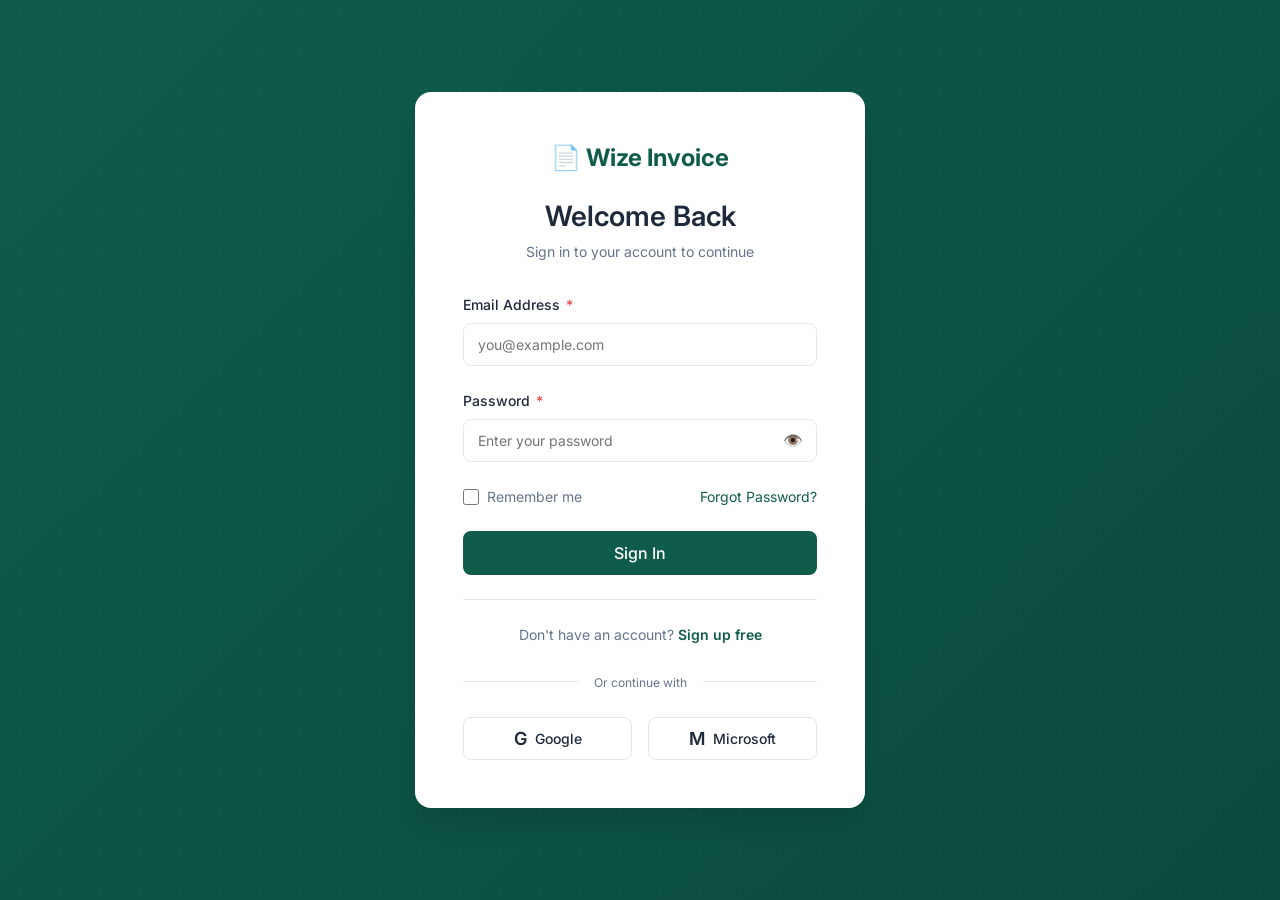
==== admin.html @ 79b5e08b "first commit" ====
<!DOCTYPE html>
<html lang="en">
<head>
    <meta charset="UTF-8">
    <meta name="viewport" content="width=device-width, initial-scale=1.0, viewport-fit=cover">
    <title>Admin Panel - Wize Invoice</title>
    <link rel="stylesheet" href="css/base.css">
    <link rel="stylesheet" href="css/admin.css">
</head>
<body>

    <!-- Navigation Bar -->
    <nav class="navbar">
        <div class="navbar-container">
            <a href="/dashboard.html" class="navbar-brand">
                <span>📄 Wize Invoice</span>
            </a>
            <div class="navbar-menu">
                <a href="/dashboard.html" class="navbar-link">Dashboard</a>
                <a href="/invoice-create.html" class="navbar-link">Create Invoice</a>
                <a href="/settings.html" class="navbar-link">Settings</a>
                <a href="/subscribe.html" class="navbar-link hidden" id="subscribe-link">Subscribe</a>
                <a href="/admin.html" class="navbar-link active" id="admin-link">Admin Panel</a>
            </div>
            <div id="auth-buttons" class="navbar-user">
                <a href="/login.html" class="btn btn-outline">Login</a>
                <a href="/register.html" class="btn btn-primary">Sign Up</a>
            </div>
            <div id="user-menu" class="navbar-user hidden">
                <span id="user-name" class="user-name"></span>
                <button id="logout-btn" class="btn btn-outline btn-sm">Logout</button>
            </div>
        </div>
    </nav>

    <!-- Alert Container -->
    <div id="alert-container" class="alert-container"></div>

    <!-- Main Content -->
    <main class="admin-container">
        <div class="container">
            <div class="page-header">
                <h1>Admin Panel</h1>
                <p>Manage users, invoices, and monitor system activity</p>
            </div>

            <!-- Admin Tabs -->
            <div class="admin-tabs">
                <button class="tab-btn active" data-tab="dashboard">Dashboard</button>
                <button class="tab-btn" data-tab="users">Users</button>
                <button class="tab-btn" data-tab="invoices">Invoices</button>
                <button class="tab-btn" data-tab="activity">Activity Logs</button>
            </div>

            <!-- Tab: Dashboard -->
            <div id="tab-dashboard" class="tab-content active">
                <div class="stats-grid">
                    <div class="stat-card">
                        <div class="stat-icon">👥</div>
                        <div class="stat-info">
                            <div class="stat-value" id="stat-total-users">-</div>
                            <div class="stat-label">Total Users</div>
                        </div>
                    </div>
                    <div class="stat-card">
                        <div class="stat-icon">📄</div>
                        <div class="stat-info">
                            <div class="stat-value" id="stat-total-invoices">-</div>
                            <div class="stat-label">Total Invoices</div>
                        </div>
                    </div>
                    <div class="stat-card">
                        <div class="stat-icon">⭐</div>
                        <div class="stat-info">
                            <div class="stat-value" id="stat-trial-users">-</div>
                            <div class="stat-label">Trial Users</div>
                        </div>
                    </div>
                    <div class="stat-card">
                        <div class="stat-icon">💎</div>
                        <div class="stat-info">
                            <div class="stat-value" id="stat-paid-users">-</div>
                            <div class="stat-label">Premium Users</div>
                        </div>
                    </div>
                    <div class="stat-card">
                        <div class="stat-icon">💰</div>
                        <div class="stat-info">
                            <div class="stat-value" id="stat-revenue">-</div>
                            <div class="stat-label">Monthly Revenue</div>
                        </div>
                    </div>
                    <div class="stat-card">
                        <div class="stat-icon">📊</div>
                        <div class="stat-info">
                            <div class="stat-value" id="stat-invoices-month">-</div>
                            <div class="stat-label">Invoices This Month</div>
                        </div>
                    </div>
                </div>

                <!-- Activity Summary -->
                <div class="activity-summary">
                    <h3>Recent Activity Summary</h3>
                    <div class="summary-grid">
                        <div class="summary-item">
                            <span class="summary-label">Last 24 Hours</span>
                            <span class="summary-value" id="activity-24h">-</span>
                        </div>
                        <div class="summary-item">
                            <span class="summary-label">Last 7 Days</span>
                            <span class="summary-value" id="activity-7d">-</span>
                        </div>
                        <div class="summary-item">
                            <span class="summary-label">Last 30 Days</span>
                            <span class="summary-value" id="activity-30d">-</span>
                        </div>
                    </div>
                    <div id="top-actions" class="top-actions">
                        <h4>Top Actions</h4>
                        <ul id="top-actions-list"></ul>
                    </div>
                </div>
            </div>

            <!-- Tab: Users -->
            <div id="tab-users" class="tab-content">
                <div class="admin-controls">
                    <input type="text" id="user-search" class="form-input" placeholder="Search by name or email..." style="max-width: 300px;">
                    <button id="refresh-users" class="btn btn-outline btn-sm">🔄 Refresh</button>
                </div>
                <div class="users-table-container">
                    <div id="users-loading" class="loading-container">
                        <div class="spinner-large"></div>
                        <p>Loading users...</p>
                    </div>
                    <div id="users-empty" class="empty-state hidden">
                        <p>No users found</p>
                    </div>
                    <div id="users-table" class="table-container hidden">
                        <table class="admin-table">
                            <thead>
                                <tr>
                                    <th>ID</th>
                                    <th>User</th>
                                    <th>Email</th>
                                    <th>Status</th>
                                    <th>Trial End</th>
                                    <th>Paid</th>
                                    <th>Actions</th>
                                </tr>
                            </thead>
                            <tbody id="users-list"></tbody>
                        </table>
                    </div>
                    <div id="users-pagination" class="pagination"></div>
                </div>
            </div>

            <!-- Tab: Invoices -->
            <div id="tab-invoices" class="tab-content">
                <div class="admin-controls">
                    <input type="text" id="invoice-search" class="form-input" placeholder="Search by invoice # or client..." style="max-width: 300px;">
                    <button id="refresh-invoices" class="btn btn-outline btn-sm">🔄 Refresh</button>
                </div>
                <div class="invoices-table-container">
                    <div id="invoices-loading" class="loading-container">
                        <div class="spinner-large"></div>
                        <p>Loading invoices...</p>
                    </div>
                    <div id="invoices-empty" class="empty-state hidden">
                        <p>No invoices found</p>
                    </div>
                    <div id="invoices-table" class="table-container hidden">
                        <table class="admin-table">
                            <thead>
                                <tr>
                                    <th>ID</th>
                                    <th>Invoice #</th>
                                    <th>Client</th>
                                    <th>Amount</th>
                                    <th>User</th>
                                    <th>Date</th>
                                    <th>Actions</th>
                                </tr>
                            </thead>
                            <tbody id="invoices-list"></tbody>
                        </table>
                    </div>
                    <div id="invoices-pagination" class="pagination"></div>
                </div>
            </div>

            <!-- Tab: Activity Logs -->
            <div id="tab-activity" class="tab-content">
                <div class="admin-controls">
                    <input type="text" id="activity-search" class="form-input" placeholder="Filter by action..." style="max-width: 300px;">
                    <label class="filter-label">
                        User ID:
                        <input type="number" id="activity-user-id" class="form-input" placeholder="User ID" style="width: 100px;">
                    </label>
                    <button id="refresh-activity" class="btn btn-outline btn-sm">🔄 Refresh</button>
                </div>
                <div class="activity-table-container">
                    <div id="activity-loading" class="loading-container">
                        <div class="spinner-large"></div>
                        <p>Loading activity logs...</p>
                    </div>
                    <div id="activity-empty" class="empty-state hidden">
                        <p>No activity logs found</p>
                    </div>
                    <div id="activity-table" class="table-container hidden">
                        <table class="admin-table">
                            <thead>
                                <tr>
                                    <th>Time</th>
                                    <th>User</th>
                                    <th>Action</th>
                                    <th>Details</th>
                                    <th>IP Address</th>
                                </tr>
                            </thead>
                            <tbody id="activity-list"></tbody>
                        </table>
                    </div>
                    <div id="activity-pagination" class="pagination"></div>
                </div>
            </div>
        </div>
    </main>

    <!-- Bottom Navigation (Mobile) -->
    <div class="bottom-nav">
        <button class="bottom-nav-item" onclick="window.location.href='/dashboard.html'">
            <span class="bottom-nav-icon">📊</span>
            <span>Dashboard</span>
        </button>
        <button class="bottom-nav-item" onclick="window.location.href='/invoice-create.html'">
            <span class="bottom-nav-icon">➕</span>
            <span>Create</span>
        </button>
        <button class="bottom-nav-item" onclick="window.location.href='/settings.html'">
            <span class="bottom-nav-icon">⚙️</span>
            <span>Settings</span>
        </button>
        <button class="bottom-nav-item" onclick="window.location.href='/subscribe.html'">
            <span class="bottom-nav-icon">💎</span>
            <span>Upgrade</span>
        </button>
    </div>

    <script src="js/utils.js"></script>
    <script src="js/auth.js"></script>
    <script src="js/admin.js"></script>
</body>
</html>
---- css/base.css ----
/* ========================================
   WIZE INVOICE - BASE STYLES
   Shared across all pages
   ======================================== */

/* Import Google Fonts */
@import url('https://fonts.googleapis.com/css2?family=Inter:ital,wght@0,100..900;1,100..900&display=swap');

/* CSS Variables - Themes */
:root {
    /* Theme: Emerald (Default) */
    --primary: #0F5C4B;
    --primary-dark: #0A4A3C;
    --primary-light: #1A7B65;
    --secondary: #FFB74D;
    --secondary-dark: #F5A623;
    --background: #F9FAFB;
    --surface: #FFFFFF;
    --text: #1E293B;
    --text-light: #64748B;
    --border: #E2E8F0;
    --error: #EF4444;
    --success: #10B981;
    --warning: #F59E0B;
    --info: #3B82F6;

    /* Spacing */
    --spacing-xs: 4px;
    --spacing-sm: 8px;
    --spacing-md: 16px;
    --spacing-lg: 24px;
    --spacing-xl: 32px;
    --spacing-2xl: 48px;

    /* Border Radius */
    --radius-sm: 4px;
    --radius-md: 8px;
    --radius-lg: 12px;
    --radius-xl: 16px;

    /* Shadows */
    --shadow-sm: 0 1px 2px 0 rgb(0 0 0 / 0.05);
    --shadow-md: 0 4px 6px -1px rgb(0 0 0 / 0.1);
    --shadow-lg: 0 10px 15px -3px rgb(0 0 0 / 0.1);
    --shadow-xl: 0 20px 25px -5px rgb(0 0 0 / 0.1);
}

/* Theme Variations (for per-invoice theming) */
.theme-ocean {
    --primary: #1E3A5F;
    --primary-dark: #152C4A;
    --secondary: #67E8F9;
}

.theme-coral {
    --primary: #E76F51;
    --primary-dark: #D45A3A;
    --secondary: #F4A261;
}

.theme-midnight {
    --primary: #2D1B4E;
    --primary-dark: #1F1235;
    --secondary: #F9A826;
}

.theme-minimal {
    --primary: #2C3E50;
    --primary-dark: #1A252F;
    --secondary: #95A5A6;
}

/* Reset & Base */
* {
    margin: 0;
    padding: 0;
    box-sizing: border-box;
}

body {
    font-family: 'Inter', -apple-system, BlinkMacSystemFont, 'Segoe UI', sans-serif;
    background-color: var(--background);
    color: var(--text);
    line-height: 1.5;
    min-height: 100vh;
}

/* Typography */
h1, h2, h3, h4, h5, h6 {
    font-weight: 600;
    line-height: 1.2;
    color: var(--text);
}

h1 { font-size: 2.5rem; }
h2 { font-size: 2rem; }
h3 { font-size: 1.5rem; }
h4 { font-size: 1.25rem; }
h5 { font-size: 1.125rem; }
h6 { font-size: 1rem; }

/* Links */
a {
    color: var(--primary);
    text-decoration: none;
    transition: color 0.2s ease;
}

a:hover {
    color: var(--primary-dark);
}

/* Buttons */
.btn {
    display: inline-flex;
    align-items: center;
    justify-content: center;
    gap: var(--spacing-sm);
    padding: 10px 20px;
    font-size: 0.875rem;
    font-weight: 500;
    font-family: inherit;
    border: none;
    border-radius: var(--radius-md);
    cursor: pointer;
    transition: all 0.2s ease;
}

.btn-primary {
    background-color: var(--primary);
    color: white;
}

.btn-primary:hover {
    background-color: var(--primary-dark);
    transform: translateY(-1px);
    box-shadow: var(--shadow-md);
}

.btn-secondary {
    background-color: var(--secondary);
    color: var(--text);
}

.btn-secondary:hover {
    background-color: var(--secondary-dark);
}

.btn-outline {
    background-color: transparent;
    border: 1px solid var(--border);
    color: var(--text);
}

.btn-outline:hover {
    border-color: var(--primary);
    color: var(--primary);
}

.btn-danger {
    background-color: var(--error);
    color: white;
}

.btn-danger:hover {
    background-color: #dc2626;
}

.btn-sm {
    padding: 6px 12px;
    font-size: 0.75rem;
}

.btn-lg {
    padding: 12px 24px;
    font-size: 1rem;
}

.btn-block {
    width: 100%;
}

/* Form Elements */
.form-group {
    margin-bottom: var(--spacing-lg);
}

.form-label {
    display: block;
    margin-bottom: var(--spacing-sm);
    font-weight: 500;
    font-size: 0.875rem;
    color: var(--text);
}

.form-label .required {
    color: var(--error);
    margin-left: 2px;
}

.form-input,
.form-select,
.form-textarea {
    width: 100%;
    padding: 10px 12px;
    font-size: 0.875rem;
    font-family: inherit;
    border: 1px solid var(--border);
    border-radius: var(--radius-md);
    background-color: var(--surface);
    transition: all 0.2s ease;
}

.form-input:focus,
.form-select:focus,
.form-textarea:focus {
    outline: none;
    border-color: var(--primary);
    box-shadow: 0 0 0 3px rgba(15, 92, 75, 0.1);
}

.form-input.error,
.form-select.error,
.form-textarea.error {
    border-color: var(--error);
}

.form-error {
    color: var(--error);
    font-size: 0.75rem;
    margin-top: var(--spacing-xs);
}

/* Cards */
.card {
    background-color: var(--surface);
    border-radius: var(--radius-lg);
    box-shadow: var(--shadow-md);
    overflow: hidden;
}

.card-header {
    padding: var(--spacing-lg);
    border-bottom: 1px solid var(--border);
}

.card-header h3 {
    margin: 0;
}

.card-body {
    padding: var(--spacing-lg);
}

.card-footer {
    padding: var(--spacing-lg);
    border-top: 1px solid var(--border);
    background-color: var(--background);
}

/* Container */
.container {
    max-width: 1200px;
    margin: 0 auto;
    padding: 0 var(--spacing-lg);
}

/* Navigation Bar */
.navbar {
    background-color: var(--surface);
    box-shadow: var(--shadow-sm);
    position: sticky;
    top: 0;
    z-index: 100;
}

.navbar-container {
    max-width: 1200px;
    margin: 0 auto;
    padding: 0 var(--spacing-lg);
    display: flex;
    align-items: center;
    justify-content: space-between;
    height: 64px;
}

.navbar-brand {
    display: flex;
    align-items: center;
    gap: var(--spacing-sm);
    font-size: 1.25rem;
    font-weight: 700;
    color: var(--primary);
}

.navbar-brand img {
    height: 32px;
}

.navbar-menu {
    display: flex;
    align-items: center;
    gap: var(--spacing-lg);
}

.navbar-link {
    color: var(--text-light);
    font-weight: 500;
}

.navbar-link:hover,
.navbar-link.active {
    color: var(--primary);
}

.navbar-user {
    display: flex;
    align-items: center;
    gap: var(--spacing-md);
}

/* Bottom Navigation (Mobile) */
.bottom-nav {
    display: none;
    position: fixed;
    bottom: 0;
    left: 0;
    right: 0;
    background-color: var(--surface);
    border-top: 1px solid var(--border);
    padding: var(--spacing-sm) 0;
    z-index: 100;
}

.bottom-nav-item {
    flex: 1;
    display: flex;
    flex-direction: column;
    align-items: center;
    gap: 4px;
    padding: var(--spacing-sm);
    color: var(--text-light);
    font-size: 0.75rem;
    background: none;
    border: none;
    cursor: pointer;
}

.bottom-nav-item.active {
    color: var(--primary);
}

.bottom-nav-icon {
    font-size: 1.25rem;
}

/* Alerts */
.alert {
    padding: var(--spacing-md);
    border-radius: var(--radius-md);
    margin-bottom: var(--spacing-lg);
}

.alert-success {
    background-color: #d1fae5;
    color: #065f46;
    border: 1px solid #a7f3d0;
}

.alert-error {
    background-color: #fee2e2;
    color: #991b1b;
    border: 1px solid #fecaca;
}

.alert-warning {
    background-color: #fed7aa;
    color: #92400e;
    border: 1px solid #fdba74;
}

.alert-info {
    background-color: #dbeafe;
    color: #1e40af;
    border: 1px solid #bfdbfe;
}

/* Trial Banner */
.trial-banner {
    background: linear-gradient(135deg, var(--primary), var(--primary-dark));
    color: white;
    padding: var(--spacing-md);
    text-align: center;
    font-size: 0.875rem;
}

.trial-banner a {
    color: var(--secondary);
    font-weight: 600;
}

/* Grid */
.row {
    display: flex;
    flex-wrap: wrap;
    margin: 0 -12px;
}

.col {
    flex: 1;
    padding: 0 12px;
}

.col-2 { flex: 0 0 50%; max-width: 50%; }
.col-3 { flex: 0 0 33.333%; max-width: 33.333%; }
.col-4 { flex: 0 0 25%; max-width: 25%; }

/* Loading Spinner */
.spinner {
    display: inline-block;
    width: 20px;
    height: 20px;
    border: 2px solid var(--border);
    border-top-color: var(--primary);
    border-radius: 50%;
    animation: spin 0.6s linear infinite;
}

@keyframes spin {
    to { transform: rotate(360deg); }
}

/* Utilities */
.text-center { text-align: center; }
.text-right { text-align: right; }
.mt-1 { margin-top: 8px; }
.mt-2 { margin-top: 16px; }
.mt-3 { margin-top: 24px; }
.mb-1 { margin-bottom: 8px; }
.mb-2 { margin-bottom: 16px; }
.mb-3 { margin-bottom: 24px; }
.hidden { display: none; }

/* Responsive */
@media (max-width: 768px) {
    .navbar-menu {
        display: none;
    }

    .bottom-nav {
        display: flex;
    }

    body {
        padding-bottom: 70px;
    }

    .col-2, .col-3, .col-4 {
        flex: 0 0 100%;
        max-width: 100%;
    }

    .container {
        padding: 0 var(--spacing-md);
    }

    h1 { font-size: 1.75rem; }
    h2 { font-size: 1.5rem; }
    h3 { font-size: 1.25rem; }
}
---- css/admin.css ----
/* ========================================
   WIZE INVOICE - ADMIN PANEL STYLES
   ======================================== */

.admin-container {
    padding: var(--spacing-xl) 0;
    min-height: calc(100vh - 64px);
}

.page-header {
    margin-bottom: var(--spacing-xl);
}

.page-header h1 {
    font-size: 1.75rem;
    margin-bottom: var(--spacing-xs);
}

.page-header p {
    color: var(--text-light);
    font-size: 0.875rem;
}

/* Admin Tabs */
.admin-tabs {
    display: flex;
    gap: var(--spacing-sm);
    border-bottom: 1px solid var(--border);
    margin-bottom: var(--spacing-xl);
    flex-wrap: wrap;
}

.tab-btn {
    background: none;
    border: none;
    padding: var(--spacing-md) var(--spacing-lg);
    font-size: 0.875rem;
    font-weight: 500;
    color: var(--text-light);
    cursor: pointer;
    transition: all 0.2s ease;
    border-bottom: 2px solid transparent;
}

.tab-btn:hover {
    color: var(--primary);
}

.tab-btn.active {
    color: var(--primary);
    border-bottom-color: var(--primary);
}

/* Tab Content */
.tab-content {
    display: none;
}

.tab-content.active {
    display: block;
    animation: fadeIn 0.3s ease;
}

@keyframes fadeIn {
    from { opacity: 0; }
    to { opacity: 1; }
}

/* Stats Grid */
.stats-grid {
    display: grid;
    grid-template-columns: repeat(auto-fit, minmax(200px, 1fr));
    gap: var(--spacing-md);
    margin-bottom: var(--spacing-xl);
}

.stat-card {
    background: var(--surface);
    border-radius: var(--radius-lg);
    padding: var(--spacing-md);
    display: flex;
    align-items: center;
    gap: var(--spacing-md);
    box-shadow: var(--shadow-sm);
}

.stat-icon {
    font-size: 2rem;
    background: var(--background);
    width: 50px;
    height: 50px;
    display: flex;
    align-items: center;
    justify-content: center;
    border-radius: var(--radius-md);
}

.stat-info {
    flex: 1;
}

.stat-value {
    font-size: 1.5rem;
    font-weight: 700;
    color: var(--text);
}

.stat-label {
    font-size: 0.7rem;
    color: var(--text-light);
}

/* Activity Summary */
.activity-summary {
    background: var(--surface);
    border-radius: var(--radius-lg);
    padding: var(--spacing-lg);
    box-shadow: var(--shadow-sm);
}

.activity-summary h3 {
    margin-bottom: var(--spacing-md);
    font-size: 1.125rem;
}

.summary-grid {
    display: flex;
    gap: var(--spacing-xl);
    margin-bottom: var(--spacing-lg);
    flex-wrap: wrap;
}

.summary-item {
    text-align: center;
}

.summary-label {
    display: block;
    font-size: 0.75rem;
    color: var(--text-light);
}

.summary-value {
    display: block;
    font-size: 1.5rem;
    font-weight: 700;
    color: var(--primary);
}

.top-actions h4 {
    font-size: 0.875rem;
    margin-bottom: var(--spacing-sm);
}

.top-actions ul {
    list-style: none;
}

.top-actions li {
    padding: var(--spacing-xs) 0;
    font-size: 0.875rem;
    color: var(--text-light);
}

/* Admin Controls */
.admin-controls {
    display: flex;
    gap: var(--spacing-md);
    margin-bottom: var(--spacing-lg);
    flex-wrap: wrap;
    align-items: center;
}

.filter-label {
    display: flex;
    align-items: center;
    gap: var(--spacing-sm);
    font-size: 0.875rem;
    color: var(--text-light);
}

/* Tables */
.table-container {
    overflow-x: auto;
}

.admin-table {
    width: 100%;
    border-collapse: collapse;
    background: var(--surface);
    border-radius: var(--radius-lg);
    overflow: hidden;
}

.admin-table th {
    text-align: left;
    padding: var(--spacing-md);
    background-color: var(--background);
    font-weight: 600;
    font-size: 0.75rem;
    color: var(--text-light);
    border-bottom: 1px solid var(--border);
}

.admin-table td {
    padding: var(--spacing-md);
    border-bottom: 1px solid var(--border);
    font-size: 0.75rem;
}

.admin-table tr:hover {
    background-color: var(--background);
}

/* User Status Badges */
.status-badge {
    display: inline-block;
    padding: 2px 8px;
    border-radius: 20px;
    font-size: 0.7rem;
    font-weight: 500;
}

.status-active {
    background-color: #d1fae5;
    color: #065f46;
}

.status-blocked {
    background-color: #fee2e2;
    color: #991b1b;
}

.status-trial {
    background-color: #dbeafe;
    color: #1e40af;
}

.status-paid {
    background-color: #fef3c7;
    color: #92400e;
}

/* Action Buttons */
.action-btn {
    background: none;
    border: none;
    cursor: pointer;
    font-size: 1rem;
    padding: var(--spacing-xs);
    border-radius: var(--radius-sm);
    transition: background 0.2s;
    margin: 0 2px;
}

.action-btn:hover {
    background: var(--background);
}

.action-btn.delete {
    color: var(--error);
}

.action-btn.extend {
    color: var(--primary);
}

.action-btn.activate {
    color: var(--success);
}

/* Pagination */
.pagination {
    display: flex;
    justify-content: center;
    gap: var(--spacing-sm);
    margin-top: var(--spacing-lg);
    flex-wrap: wrap;
}

.page-btn {
    background: var(--surface);
    border: 1px solid var(--border);
    padding: var(--spacing-sm) var(--spacing-md);
    border-radius: var(--radius-sm);
    cursor: pointer;
    font-size: 0.75rem;
    transition: all 0.2s;
}

.page-btn:hover {
    background: var(--primary);
    color: white;
    border-color: var(--primary);
}

.page-btn.active {
    background: var(--primary);
    color: white;
    border-color: var(--primary);
}

.page-btn.disabled {
    opacity: 0.5;
    cursor: not-allowed;
}

/* Loading State */
.loading-container {
    text-align: center;
    padding: var(--spacing-2xl);
}

.spinner-large {
    width: 40px;
    height: 40px;
    border: 3px solid var(--border);
    border-top-color: var(--primary);
    border-radius: 50%;
    animation: spin 0.8s linear infinite;
    margin: 0 auto var(--spacing-md);
}

.empty-state {
    text-align: center;
    padding: var(--spacing-2xl);
    color: var(--text-light);
}

/* Modal */
.modal {
    display: none;
    position: fixed;
    top: 0;
    left: 0;
    width: 100%;
    height: 100%;
    background: rgba(0, 0, 0, 0.5);
    align-items: center;
    justify-content: center;
    z-index: 1000;
}

.modal.active {
    display: flex;
}

.modal-content {
    background: var(--surface);
    border-radius: var(--radius-lg);
    max-width: 400px;
    width: 90%;
    padding: var(--spacing-xl);
    text-align: center;
}

.modal-content h3 {
    margin-bottom: var(--spacing-md);
}

.modal-content p {
    margin-bottom: var(--spacing-lg);
    color: var(--text-light);
}

.modal-buttons {
    display: flex;
    gap: var(--spacing-md);
    justify-content: center;
}

/* Responsive */
@media (max-width: 768px) {
    .admin-container {
        padding: var(--spacing-lg) 0;
    }
    
    .admin-tabs {
        justify-content: center;
    }
    
    .tab-btn {
        padding: var(--spacing-sm) var(--spacing-md);
        font-size: 0.75rem;
    }
    
    .stats-grid {
        grid-template-columns: repeat(2, 1fr);
    }
    
    .admin-table th,
    .admin-table td {
        padding: var(--spacing-sm);
        font-size: 0.7rem;
    }
    
    .admin-controls {
        flex-direction: column;
        align-items: stretch;
    }
    
    .filter-label {
        justify-content: space-between;
    }
}

@media (max-width: 480px) {
    .stats-grid {
        grid-template-columns: 1fr;
    }
}
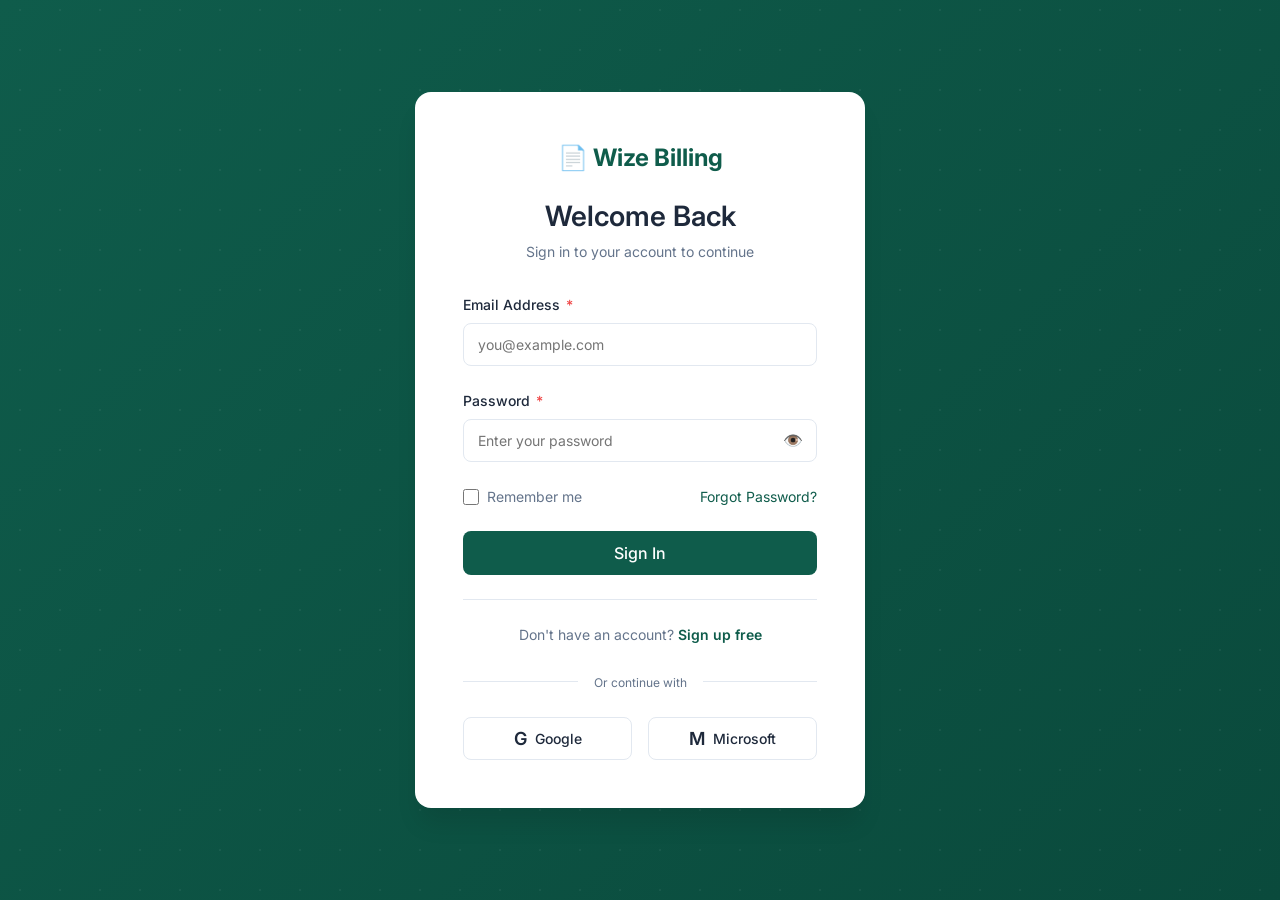
==== commit 67c75d6c: "updated name to wize billing" ====
--- a/admin.html
+++ b/admin.html
@@ -17,9 +17,7 @@
             </a>
             <div class="navbar-menu">
                 <a href="/dashboard.html" class="navbar-link">Dashboard</a>
-                <a href="/invoice-create.html" class="navbar-link">Create Invoice</a>
                 <a href="/settings.html" class="navbar-link">Settings</a>
-                <a href="/subscribe.html" class="navbar-link hidden" id="subscribe-link">Subscribe</a>
                 <a href="/admin.html" class="navbar-link active" id="admin-link">Admin Panel</a>
             </div>
             <div id="auth-buttons" class="navbar-user">
@@ -235,17 +233,9 @@
             <span class="bottom-nav-icon">📊</span>
             <span>Dashboard</span>
         </button>
-        <button class="bottom-nav-item" onclick="window.location.href='/invoice-create.html'">
-            <span class="bottom-nav-icon">➕</span>
-            <span>Create</span>
-        </button>
         <button class="bottom-nav-item" onclick="window.location.href='/settings.html'">
             <span class="bottom-nav-icon">⚙️</span>
             <span>Settings</span>
-        </button>
-        <button class="bottom-nav-item" onclick="window.location.href='/subscribe.html'">
-            <span class="bottom-nav-icon">💎</span>
-            <span>Upgrade</span>
         </button>
     </div>
 
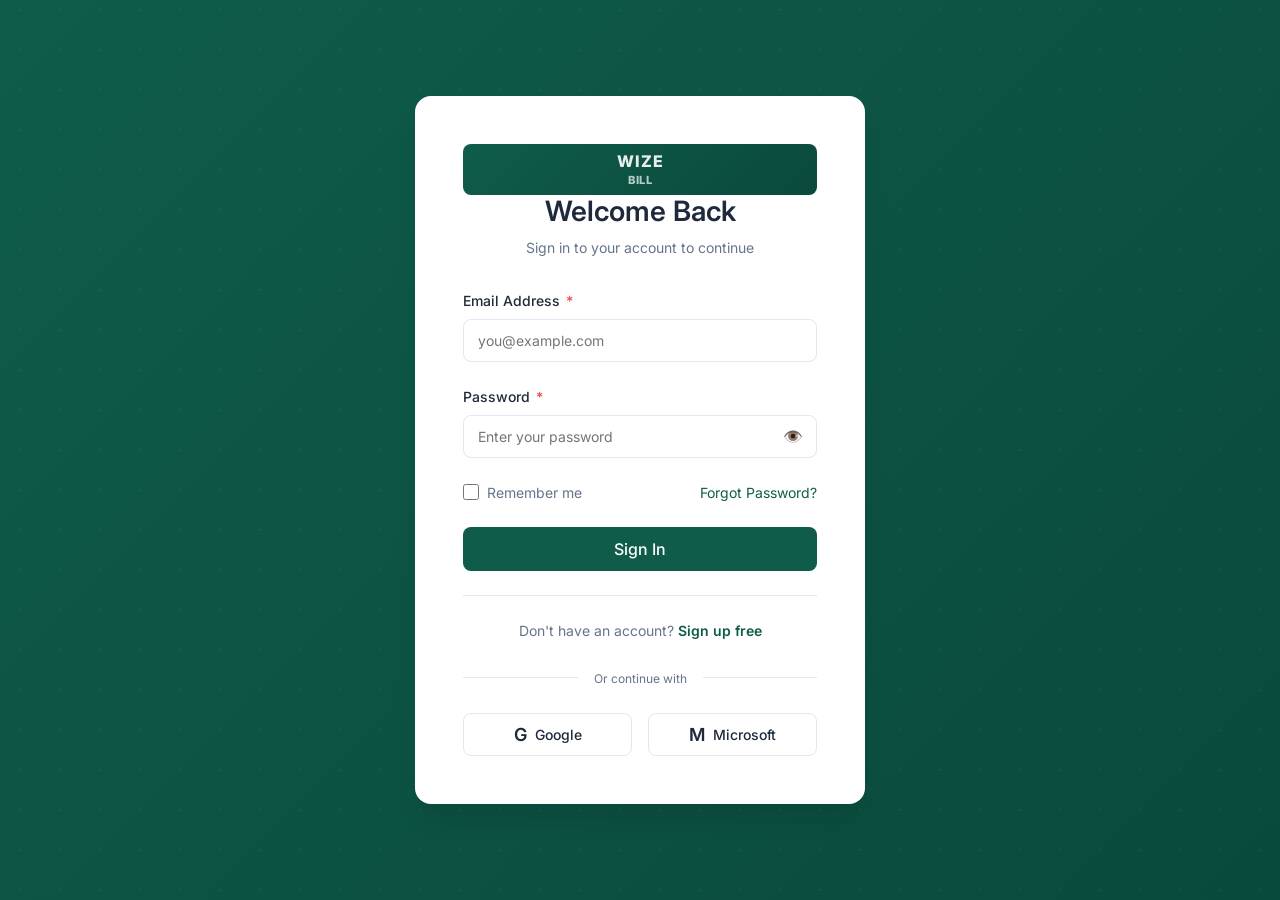
==== commit 335897bb: "update favicon" ====
--- a/admin.html
+++ b/admin.html
@@ -4,6 +4,7 @@
     <meta charset="UTF-8">
     <meta name="viewport" content="width=device-width, initial-scale=1.0, viewport-fit=cover">
     <title>Admin Panel - Wize Invoice</title>
+    <link rel="icon" type="image/svg+xml" href="data:image/svg+xml,%3Csvg xmlns='http://www.w3.org/2000/svg' viewBox='0 0 100 100'%3E%3Crect width='100' height='100' rx='16' fill='%230F5C4B'/%3E%3Ctext x='50' y='42' font-size='22' text-anchor='middle' fill='white' font-family='Arial, sans-serif' font-weight='bold'%3EWIZE%3C/text%3E%3Ctext x='50' y='68' font-size='16' text-anchor='middle' fill='rgba(255,255,255,0.8)' font-family='Arial, sans-serif'%3EBILL%3C/text%3E%3C/svg%3E">
     <link rel="stylesheet" href="css/base.css">
     <link rel="stylesheet" href="css/admin.css">
 </head>
--- a/css/base.css
+++ b/css/base.css
@@ -284,17 +284,62 @@
     height: 64px;
 }
 
+/* ========================================
+   NEW LOGO STYLES - Option 4: WIZE / BILL
+   ======================================== */
 .navbar-brand {
-    display: flex;
-    align-items: center;
-    gap: var(--spacing-sm);
-    font-size: 1.25rem;
-    font-weight: 700;
-    color: var(--primary);
-}
-
+    text-decoration: none;
+}
+
+.logo-box {
+    background: linear-gradient(135deg, var(--primary) 0%, var(--primary-dark) 100%);
+    border-radius: var(--radius-md);
+    padding: 8px 14px;
+    text-align: center;
+    line-height: 1.2;
+    transition: transform 0.2s ease;
+}
+
+.logo-box:hover {
+    transform: scale(1.02);
+}
+
+.logo-line {
+    display: block;
+    font-weight: 800;
+    letter-spacing: 1px;
+}
+
+.logo-line:first-child {
+    font-size: 1rem;
+    color: rgba(255, 255, 255, 0.9);
+    margin-bottom: 2px;
+}
+
+.logo-line:last-child {
+    font-size: 0.7rem;
+    color: rgba(255, 255, 255, 0.7);
+    letter-spacing: 0.5px;
+}
+
+/* Mobile Logo */
+@media (max-width: 768px) {
+    .logo-box {
+        padding: 6px 10px;
+    }
+    
+    .logo-line:first-child {
+        font-size: 0.85rem;
+    }
+    
+    .logo-line:last-child {
+        font-size: 0.6rem;
+    }
+}
+
+/* Remove old navbar-brand styles */
 .navbar-brand img {
-    height: 32px;
+    display: none;
 }
 
 .navbar-menu {
@@ -317,6 +362,15 @@
     display: flex;
     align-items: center;
     gap: var(--spacing-md);
+}
+
+/* Logout Button - Smaller on Mobile */
+@media (max-width: 768px) {
+    #logout-btn,
+    .navbar-user .btn-outline {
+        padding: 4px 10px;
+        font-size: 0.7rem;
+    }
 }
 
 /* Bottom Navigation (Mobile) */
@@ -467,4 +521,4 @@
     h1 { font-size: 1.75rem; }
     h2 { font-size: 1.5rem; }
     h3 { font-size: 1.25rem; }
-}
+}
